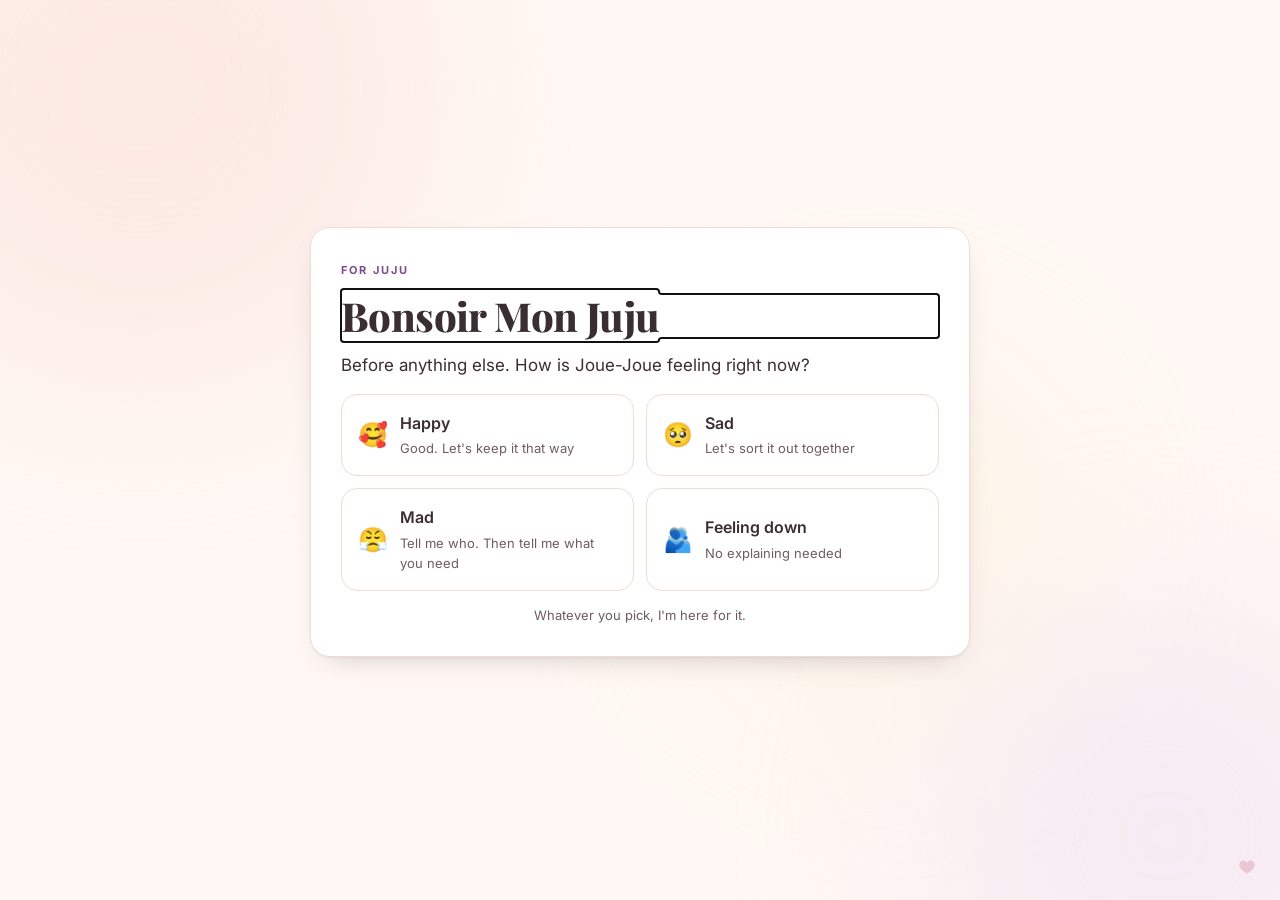
==== index.html @ 7045de01 "Open with how Juju is feeling, not with a quiz The quiz is now one branch of a small app whose real " ====
<!doctype html>
<html lang="en">
<head>
<meta charset="utf-8">
<meta name="viewport" content="width=device-width, initial-scale=1">
<!doctype html>
<html lang="en">
<head>
<meta charset="utf-8">
<meta name="viewport" content="width=device-width, initial-scale=1">
<title>For Juju</title>
<link rel="preconnect" href="https://fonts.googleapis.com">
<link rel="preconnect" href="https://fonts.gstatic.com" crossorigin>
<link href="https://fonts.googleapis.com/css2?family=Playfair+Display:ital,wght@0,600;0,800;1,600&family=Inter:wght@400;500;600;700&display=swap" rel="stylesheet">
<style>
  :root{
    /* base + one tint + exactly one action color */
    --base:#FFF8F4;
    --surface:#FFFFFF;
    --tint:#FDECE7;          /* chips, hovers, soft surfaces — never a CTA */
    --action:#C0405F;        /* the ONE thing you click */
    --action-deep:#9E2F4B;
    --ink:#3A2E33;
    --ink-soft:#6E5C63;
    --line:#F0DCD6;
    /* semantic tones: eyebrows, pips, icons only */
    --tone-1:#D98324;
    --tone-2:#7A4E8C;
    --tone-3:#4F8A7B;
    --tone-4:#C0405F;
    --radius:20px;
    --shadow:0 1px 2px rgba(58,46,51,.05), 0 12px 32px -18px rgba(58,46,51,.35);
    --ease:cubic-bezier(.2,.7,.3,1);
  }
  *{box-sizing:border-box}
  html,body{height:100%}
  body{
    margin:0;
    background:var(--base);
    color:var(--ink);
    font-family:Inter,-apple-system,BlinkMacSystemFont,"Segoe UI",Roboto,sans-serif;
    font-size:16px;
    line-height:1.6;
    -webkit-font-smoothing:antialiased;
    -webkit-text-size-adjust:100%;
    -webkit-tap-highlight-color:rgba(192,64,95,.12);
    overflow-x:hidden;
    display:flex;
    align-items:center;
    justify-content:center;
    padding:24px 20px 40px;
  }

  /* decorative canvas — soft blurred blobs behind everything */
  .blobs{position:fixed;top:0;right:0;bottom:0;left:0;inset:0;z-index:-1;overflow:hidden;pointer-events:none}
  .blob{position:absolute;border-radius:50%;filter:blur(90px);opacity:.5}
  .b1{width:46vmax;height:46vmax;background:#FADDD6;top:-16vmax;left:-12vmax}
  .b2{width:38vmax;height:38vmax;background:#EFE0F2;bottom:-14vmax;right:-10vmax}
  .b3{width:30vmax;height:30vmax;background:#FCEFD8;top:38%;right:16%;opacity:.42}

  .wrap{width:100%;max-width:660px}

  .card{
    background:var(--surface);
    border:1px solid var(--line);
    border-radius:var(--radius);
    box-shadow:var(--shadow);
    padding:34px 30px 30px;
  }
  @media (max-width:520px){ .card{padding:26px 20px 22px} }

  .eyebrow{
    font-size:11px;font-weight:700;letter-spacing:.18em;text-transform:uppercase;
    color:var(--tone-2);margin:0 0 14px;
  }
  h1,h2{
    font-family:"Playfair Display",Georgia,serif;
    font-weight:800;line-height:1.12;letter-spacing:-.015em;margin:0 0 14px;
  }
  h1{font-size:clamp(28px,6vw,40px)}
  h2{font-size:clamp(21px,4.4vw,27px)}
  p{margin:0 0 14px;color:var(--ink-soft)}
  p.lead{color:var(--ink);font-size:17px}

  .btn{
    appearance:none;border:0;cursor:pointer;
    font:inherit;font-weight:600;
    background:var(--action);color:#fff;
    padding:14px 26px;border-radius:999px;
    transition:transform .18s var(--ease), background .18s var(--ease), box-shadow .18s var(--ease);
    box-shadow:0 10px 22px -14px var(--action-deep);
  }
  .btn:hover,.btn:focus-visible{background:var(--action-deep);transform:translateY(-2px);outline:none}
  .btn:focus-visible{box-shadow:0 0 0 3px var(--tint),0 0 0 5px var(--action)}
  .btn[disabled]{opacity:.45;cursor:default;transform:none}
  .btn-row{display:flex;justify-content:center;margin-top:22px}

  /* hearts rail */
  .hearts{display:flex;gap:10px;justify-content:center;margin:0 0 22px}
  .heart{width:26px;height:26px;opacity:.22;transform:scale(.9);transition:opacity .3s var(--ease),transform .45s var(--ease)}
  .heart svg{width:100%;height:100%;display:block}
  .heart.on{opacity:1;transform:scale(1)}
  .heart.pop{animation:pop .6s var(--ease)}
  @keyframes pop{0%{transform:scale(.6)}45%{transform:scale(1.35)}100%{transform:scale(1)}}

  .meta{display:flex;align-items:center;justify-content:space-between;gap:12px;margin-bottom:16px}
  .chip{
    background:var(--tint);color:var(--ink);
    font-size:12px;font-weight:600;letter-spacing:.04em;
    padding:6px 12px;border-radius:999px;white-space:nowrap;
  }

  .q{font-family:"Playfair Display",Georgia,serif;font-size:clamp(20px,4.4vw,26px);font-weight:700;line-height:1.25;margin:0 0 20px;color:var(--ink)}
  .q .hl{color:var(--action)}

  .opts{display:grid;gap:10px}
  .opt{
    display:flex;align-items:center;gap:12px;
    text-align:left;font:inherit;color:var(--ink);
    background:var(--surface);border:1px solid var(--line);
    border-radius:14px;padding:14px 16px;cursor:pointer;
    transition:transform .18s var(--ease),border-color .18s var(--ease),background .18s var(--ease),box-shadow .18s var(--ease);
  }
  .opt:hover:not(:disabled),.opt:focus-visible:not(:disabled){
    transform:translateY(-2px);border-color:var(--action);background:var(--tint);
    box-shadow:0 10px 24px -20px rgba(58,46,51,.7);outline:none;
  }
  .opt .pip{
    flex:0 0 auto;width:26px;height:26px;border-radius:50%;
    background:var(--tint);color:var(--ink-soft);
    display:grid;place-items:center;font-size:12px;font-weight:700;
  }
  .opt.correct{border-color:#4F8A7B;background:#EEF7F4}
  .opt.correct .pip{background:#4F8A7B;color:#fff}
  .opt.wrong{border-color:var(--action);background:#FDF0F3}
  .opt.wrong .pip{background:var(--action);color:#fff}
  .opt:disabled{cursor:default}

  .feedback{margin-top:18px;min-height:10px}
  .bravo{
    display:flex;align-items:center;gap:10px;
    font-family:"Playfair Display",Georgia,serif;font-size:20px;font-weight:700;color:var(--tone-3);
  }
  .oops{font-weight:600;color:var(--action)}
  .note{margin:8px 0 0;font-size:14.5px;color:var(--ink-soft)}
  .reveal-in{animation:rise .45s var(--ease) both}
  @keyframes rise{from{opacity:0;transform:translateY(8px)}to{opacity:1;transform:none}}

  .score{
    font-family:"Playfair Display",Georgia,serif;font-size:56px;font-weight:800;
    color:var(--action);line-height:1;margin:8px 0 14px;
  }
  .score small{font-size:22px;color:var(--ink-soft);font-weight:600}

  .letter{white-space:pre-line;font-size:17px;color:var(--ink);line-height:1.75}
  .sign{
    margin-top:22px;font-family:"Playfair Display",Georgia,serif;font-style:italic;
    font-size:20px;color:var(--action);
  }
  .center{text-align:center}

  /* one signature gradient moment, used once */
  .wash{
    background:linear-gradient(135deg,#C0405F 0%,#B4557F 42%,#D98324 100%);
    color:#fff;border-radius:var(--radius);padding:26px 24px;margin-bottom:22px;
  }
  .wash h2,.wash p{color:#fff}
  .wash p{opacity:.92;margin-bottom:0}

  .floaters{position:fixed;top:0;right:0;bottom:0;left:0;inset:0;pointer-events:none;z-index:5;overflow:hidden}
  .floater{position:absolute;bottom:-40px;font-size:22px;animation:float-up 5s linear forwards}
  @keyframes float-up{
    0%{transform:translateY(0) rotate(0);opacity:0}
    12%{opacity:1}
    100%{transform:translateY(-108vh) rotate(24deg);opacity:0}
  }

  /* touch phones: hover sticks after a tap, so scope the lift to real pointers */
  @media (hover:none){
    .opt:hover:not(:disabled){transform:none;border-color:var(--line);background:var(--surface)}
    .btn:hover{transform:none;background:var(--action)}
    .opt{padding:16px;min-height:56px}
    .btn{padding:16px 28px}
  }

  /* ---- mood + support flow ---- */
  .tiles{display:grid;gap:12px;grid-template-columns:repeat(2,1fr)}
  @media (max-width:420px){ .tiles{grid-template-columns:1fr} }
  .tile{
    display:flex;align-items:center;gap:12px;
    font:inherit;color:var(--ink);text-align:left;
    background:var(--surface);border:1px solid var(--line);
    border-radius:16px;padding:16px;cursor:pointer;min-height:64px;
    transition:transform .18s var(--ease),border-color .18s var(--ease),background .18s var(--ease),box-shadow .18s var(--ease);
  }
  .tile:hover:not(:disabled),.tile:focus-visible{
    transform:translateY(-2px);border-color:var(--action);background:var(--tint);
    box-shadow:0 10px 24px -20px rgba(58,46,51,.7);outline:none;
  }
  .tile .ico{font-size:24px;line-height:1;flex:0 0 auto}
  .tile .tl{display:flex;flex-direction:column;gap:2px}
  .tile .tl b{font-weight:600}
  .tile .tl span{font-size:13px;color:var(--ink-soft)}
  .tile.on{border-color:var(--action);background:var(--tint)}

  .stack{display:grid;gap:10px}
  .choice{
    display:flex;align-items:center;justify-content:space-between;gap:12px;
    font:inherit;font-weight:600;color:var(--ink);text-align:left;
    background:var(--surface);border:1px solid var(--line);
    border-radius:14px;padding:15px 16px;cursor:pointer;min-height:54px;
    transition:transform .18s var(--ease),border-color .18s var(--ease),background .18s var(--ease);
  }
  .choice:hover,.choice:focus-visible{transform:translateY(-2px);border-color:var(--action);background:var(--tint);outline:none}
  .choice .arw{color:var(--ink-soft);font-size:13px;font-weight:600}
  .choice.primary{background:var(--action);color:#fff;border-color:var(--action)}
  .choice.primary .arw{color:rgba(255,255,255,.75)}
  .choice.primary:hover,.choice.primary:focus-visible{background:var(--action-deep);border-color:var(--action-deep)}

  .mood-line{
    font-family:"Playfair Display",Georgia,serif;font-size:clamp(19px,4vw,24px);
    line-height:1.3;color:var(--ink);margin:0 0 20px;
  }
  .backrow{display:flex;justify-content:center;margin-top:18px}
  .back{
    appearance:none;background:none;border:0;cursor:pointer;font:inherit;
    font-size:14px;color:var(--ink-soft);text-decoration:underline;
    text-underline-offset:3px;padding:8px 10px;border-radius:8px;
  }
  .back:hover,.back:focus-visible{color:var(--action);outline:none}

  .pick-list{display:flex;flex-wrap:wrap;gap:8px;margin:0 0 4px}
  .pick{
    font:inherit;font-size:14px;font-weight:600;color:var(--ink);
    background:var(--surface);border:1px solid var(--line);
    border-radius:999px;padding:10px 15px;cursor:pointer;min-height:44px;
    transition:border-color .18s var(--ease),background .18s var(--ease),transform .18s var(--ease);
  }
  .pick:hover,.pick:focus-visible{border-color:var(--action);background:var(--tint);outline:none}
  .pick.on{background:var(--action);border-color:var(--action);color:#fff}

  .field{
    width:100%;font:inherit;color:var(--ink);
    background:var(--surface);border:1px solid var(--line);
    border-radius:14px;padding:13px 15px;
  }
  .field:focus{outline:none;border-color:var(--action);box-shadow:0 0 0 3px var(--tint)}
  textarea.field{min-height:132px;resize:vertical;line-height:1.6}
  label.lab{display:block;font-size:12px;font-weight:700;letter-spacing:.1em;
    text-transform:uppercase;color:var(--tone-2);margin:0 0 8px}

  .summary{
    background:var(--tint);border-radius:16px;padding:16px 18px;margin:0 0 20px;
  }
  .summary p{margin:0;color:var(--ink)}
  .summary .big{font-family:"Playfair Display",Georgia,serif;font-size:19px;font-weight:700;margin-bottom:4px}

  .wa{
    display:flex;align-items:center;justify-content:center;gap:10px;
    width:100%;text-decoration:none;font:inherit;font-weight:600;
    background:var(--action);color:#fff;border:0;border-radius:999px;
    padding:16px 24px;cursor:pointer;min-height:56px;
    box-shadow:0 10px 22px -14px var(--action-deep);
    transition:transform .18s var(--ease),background .18s var(--ease);
  }
  .wa:hover,.wa:focus-visible{background:var(--action-deep);transform:translateY(-2px);outline:none}
  .wa svg{width:20px;height:20px;flex:0 0 auto}

  .hint{font-size:13px;color:var(--ink-soft);text-align:center;margin:14px 0 0}
  .cheatspot{
    position:fixed;right:10px;bottom:10px;width:46px;height:46px;z-index:6;
    background:none;border:0;cursor:default;opacity:.22;padding:0;
  }
  .cheatspot:focus-visible{outline:2px solid var(--action);border-radius:50%;opacity:1}
  .cheatspot svg{width:18px;height:18px;margin:auto;display:block}
  .toast{
    position:fixed;left:50%;bottom:22px;transform:translateX(-50%);
    background:var(--ink);color:#fff;font-size:14px;font-weight:600;
    padding:11px 18px;border-radius:999px;z-index:30;
    box-shadow:0 12px 30px -14px rgba(58,46,51,.9);
    animation:rise .3s var(--ease) both;
  }

  [hidden]{display:none !important}

  @media (prefers-reduced-motion: reduce){
    *,*::before,*::after{
      animation-duration:.001ms !important;animation-iteration-count:1 !important;
      transition-duration:.001ms !important;scroll-behavior:auto !important;
    }
    .btn:hover,.opt:hover{transform:none}
    .floater{display:none}
  }
</style>
</head>
<body>
<div class="blobs" aria-hidden="true">
  <div class="blob b1"></div><div class="blob b2"></div><div class="blob b3"></div>
</div>
<div class="floaters" id="floaters" aria-hidden="true"></div>

<main class="wrap">

  <!-- 1. MOOD -->
  <section class="card" id="screen-mood">
    <p class="eyebrow">for juju</p>
    <h1>Bonsoir Mon Juju</h1>
    <p class="lead">Before anything else. How is Joue-Joue feeling right now?</p>
    <div class="tiles" id="moods"></div>
    <p class="hint">Whatever you pick, I'm here for it.</p>
  </section>

  <!-- 2. MENU -->
  <section class="card" id="screen-menu" hidden>
    <p class="eyebrow" id="menu-eyebrow">joue-joue is</p>
    <p class="mood-line" id="menu-line"></p>
    <div class="stack" id="menu-options"></div>
    <div class="backrow"><button class="back" data-go="screen-mood">Actually, I feel different</button></div>
  </section>

  <!-- 3. NEEDS -->
  <section class="card" id="screen-needs" hidden>
    <p class="eyebrow">tell sonson</p>
    <h2 id="needs-title">What does Juju need right now?</h2>
    <p>Pick the one that's loudest.</p>
    <div class="tiles" id="needs"></div>
    <div class="backrow"><button class="back" data-go="screen-menu">Back</button></div>
  </section>

  <!-- 4. MATCHA TEMPERATURE -->
  <section class="card" id="screen-temp" hidden>
    <p class="eyebrow">important question</p>
    <h2>Matcha. Hot or cold?</h2>
    <p>This changes everything.</p>
    <div class="tiles" id="temps"></div>
    <div class="backrow"><button class="back" data-go="screen-needs">Back</button></div>
  </section>

  <!-- 5. ACTIVITY -->
  <section class="card" id="screen-activity" hidden>
    <p class="eyebrow">something fun</p>
    <h2>What are we doing?</h2>
    <p>Pick one, or write your own idea at the bottom.</p>
    <div class="pick-list" id="activities"></div>
    <div style="margin-top:16px">
      <label class="lab" for="own-idea">Your own idea</label>
      <input class="field" id="own-idea" type="text" placeholder="Type anything. I'm in." autocomplete="off">
    </div>
    <div class="btn-row"><button class="btn" id="activity-next">That's the one</button></div>
    <div class="backrow"><button class="back" data-go="screen-needs">Back</button></div>
  </section>

  <!-- 6. PLAN -->
  <section class="card" id="screen-plan" hidden>
    <p class="eyebrow">here's the plan</p>
    <div class="summary" id="plan-summary"></div>
    <div class="stack">
      <a class="choice primary" id="plan-call" href="#"><span>Call Sonson now</span><span class="arw">→</span></a>
      <button class="choice" id="plan-message"><span>Send Sonson a message</span><span class="arw">→</span></button>
      <button class="choice" data-go="screen-needs"><span>Actually, I need something else</span><span class="arw">→</span></button>
      <button class="choice" id="plan-memory"><span>Take a trip down memory lane</span><span class="arw">→</span></button>
    </div>
  </section>

  <!-- 7. MESSAGE -->
  <section class="card" id="screen-message" hidden>
    <p class="eyebrow">to sonson</p>
    <h2 id="message-title">Here's your message</h2>
    <p>Change anything you want. Then send it.</p>
    <label class="lab" for="msg">Message</label>
    <textarea class="field" id="msg" rows="5"></textarea>
    <div style="margin-top:18px">
      <a class="wa" id="wa-send" href="#" target="_blank" rel="noopener">
        <svg viewBox="0 0 24 24" aria-hidden="true"><path fill="currentColor" d="M12 2a10 10 0 0 0-8.6 15l-1.3 4.7 4.8-1.3A10 10 0 1 0 12 2zm5.8 14.2c-.2.7-1.2 1.3-1.9 1.4-.5.1-1.2.1-1.9-.1-.4-.1-1-.3-1.7-.6-3-1.3-4.9-4.3-5-4.5-.2-.2-1.2-1.6-1.2-3s.7-2.1 1-2.4c.2-.3.6-.4.8-.4h.6c.2 0 .4 0 .7.5l.9 2.2c.1.2.1.4 0 .6l-.4.5-.3.3c-.1.1-.3.3-.1.6.2.3.8 1.3 1.7 2.1 1.1 1 2.1 1.3 2.4 1.4.3.1.5.1.6-.1l.9-1c.2-.2.4-.2.6-.1l2.1 1c.3.1.5.2.5.4.1.1.1.6-.1 1.2z"/></svg>
        <span>Open WhatsApp and send</span>
      </a>
    </div>
    <p class="hint">It opens WhatsApp with this already typed. You still press send.</p>
    <div class="backrow"><button class="back" id="message-back">Back</button></div>
  </section>

  <!-- 8. QUIZ -->
  <section class="card" id="screen-quiz" hidden>
    <div class="hearts" id="hearts" aria-label="hearts earned"></div>
    <div class="meta">
      <span class="chip" id="progress">Question 1 of 5</span>
      <span class="chip" id="scorechip">0 hearts</span>
    </div>
    <p class="q" id="question"></p>
    <div class="opts" id="options"></div>
    <div class="feedback" id="feedback" aria-live="polite"></div>
    <div class="btn-row"><button class="btn" id="next" hidden>Next</button></div>
  </section>

  <!-- 9. RESULT -->
  <section class="card center" id="screen-result" hidden>
    <div class="hearts" id="hearts2"></div>
    <p class="eyebrow">the verdict</p>
    <div class="score" id="finalscore">5<small>/5</small></div>
    <h2 id="verdict-title"></h2>
    <p class="lead" id="verdict-text"></p>
    <div class="btn-row"><button class="btn" id="ok">OK</button></div>
  </section>

  <!-- 10. LETTER -->
  <section class="card" id="screen-final" hidden>
    <div class="wash">
      <h2>One last thing</h2>
      <p>Read this one slowly, please.</p>
    </div>
    <p class="letter">All this to say I love you and I'm here for you, whether you're feeling good or not.

Hope remembering these little (not so little tbf) moments cheered you up like they cheer me up whenever I think about them.

And don't you worry, there's many many more to come.</p>
    <p class="sign">bahebek oxembellah ❤️</p>
    <div class="stack" style="margin-top:22px">
      <button class="choice primary" id="final-talk"><span>Now tell Sonson what you need</span><span class="arw">→</span></button>
      <button class="choice" id="again"><span>Play memory lane again</span><span class="arw">→</span></button>
    </div>
  </section>

</main>

<button class="cheatspot" id="cheatspot" aria-label="nothing to see here" title="">
  <svg viewBox="0 0 24 24" aria-hidden="true"><path fill="#C0405F" d="M12 21s-7.5-4.6-9.6-9A5.4 5.4 0 0 1 12 6.2 5.4 5.4 0 0 1 21.6 12c-2.1 4.4-9.6 9-9.6 9z"/></svg>
</button>

<script>
(function(){
  "use strict";

  /* Sonson's number. Egypt +20, mobile 1222152787. */
  var SONSON_PHONE = "201222152787";
  var SONSON_TEL   = "+201222152787";

  var MOODS = [
    { id:"happy", icon:"🥰", label:"Happy",
      sub:"Good. Let's keep it that way",
      line:"Happy Juju is my favourite Juju. Let's do something with it.",
      open:"Sonson, I'm in a good mood" },
    { id:"sad", icon:"🥺", label:"Sad",
      sub:"Let's sort it out together",
      line:"I'm sorry, habibti. Let's figure out what you need.",
      open:"Sonson, I'm feeling sad" },
    { id:"mad", icon:"😤", label:"Mad",
      sub:"Tell me who. Then tell me what you need",
      line:"Okay. Who do I need to have a word with? But first, what do you need?",
      open:"Sonson, I'm mad" },
    { id:"down", icon:"🫂", label:"Feeling down",
      sub:"No explaining needed",
      line:"I'm here. You don't have to explain anything to me, ever.",
      open:"Sonson, I'm feeling a bit down" }
  ];

  var NEEDS = [
    { id:"eat",       icon:"🍝", label:"Hungry",        sub:"Let's go out and eat",    phrase:"to go out and eat" },
    { id:"coffee",    icon:"☕",       label:"Coffee",        sub:"Urgently",                phrase:"coffee, urgently" },
    { id:"matcha",    icon:"🍵", label:"Matcha",        sub:"Desperate need",          phrase:"a matcha", temp:true },
    { id:"tea",       icon:"🫖", label:"Tea",           sub:"Something warm",          phrase:"to go drink tea" },
    { id:"cruise",    icon:"🚗", label:"Just cruise",   sub:"Windows down, no plan",   phrase:"to just cruise with you" },
    { id:"fun",       icon:"🎯", label:"Something fun", sub:"Pick the activity",       phrase:"", fun:true },
    { id:"chocolate", icon:"🍫", label:"Chocolate",     sub:"Non negotiable",          phrase:"chocolate" },
    { id:"talk",      icon:"💬", label:"Just talk",     sub:"Nothing else needed",     phrase:"to just talk to you" }
  ];

  var ACTIVITIES = ["Bowling","Arcade","Karting","Cinema","Go out with friends",
                    "Sit at home","Sleep","Go get chocolates","Mini golf","Padel",
                    "Walk by the water","Board games","Bake something","Drive with loud music"];

  var TEMPS = [
    { id:"cold", icon:"🧊", label:"Iced",  sub:"The usual",       word:"iced" },
    { id:"hot",  icon:"♨️", label:"Hot",   sub:"Cosy mode",       word:"hot" }
  ];

  /* Every memory. `d` omitted = month only. `span` = a memory that covered two days. */
  var MONTHS = ["January","February","March","April","May","June",
                "July","August","September","October","November","December"];

  var EVENTS = [
    { y:2024, m:1,          what:"The first time we actually met",
      note:"Where the whole thing started, long before we knew it." },
    { y:2025, m:5,  d:8,    what:"The first time we actually sat down at 1980",
      note:"That one still feels like the real beginning." },
    { y:2026, m:6,  d:4,    what:"The start of our friendship at your pool house",
      note:"The day everything actually began." },
    { y:2026, m:6,  d:4,    what:"Our first text, technically",
      note:"Technically. Because on May 27 I texted you first and got left on read \uD83D\uDE24" },
    { y:2026, m:7,  d:26,   what:"The first time I realized I liked you",
      note:"The suspicious little \u201Coh no\u201D moment." },
    { y:2026, m:7,  d:29,   what:"The day I knew I liked you",
      note:"No more doubt after that one." },
    { y:2026, m:8,  d:11,   what:"We had the talk and started dating",
      note:"Best decision either of us ever made." },
    { y:2026, m:8,  d:26,   what:"Our first real date date",
      note:"A proper one. Finally." },
    { y:2026, m:8,  d:27,   what:"Our first I love you",
      note:"And I meant it more every day since." },
    { y:2026, m:8,  d:30,   what:"I promised you I was going to marry you",
      note:"Still standing by it, by the way." },
    { y:2026, m:9,  d:1,    what:"Mon Sonson",
      note:"I still read it. Often." },
    { y:2026, m:9,  d:2,    what:"I sat down with your papa",
      note:"Terrifying. Worth it." },
    { y:2026, m:9,  d:17,   what:"The first time you trained me pilates",
      note:"I could not walk properly for days. Still came back." },
    { y:2026, m:9,  d:21,   what:"Our papas sat down together",
      note:"Two papas, one table. Big day." },
    { y:2026, m:9,  d:25,   what:"The papas and the mamas sat down together",
      note:"The whole committee, assembled." },
    { y:2026, m:9,  d:30,   what:"You met Mama",
      note:"She adored you before she even met you." },
    { y:2026, m:10, d:3,    what:"You met Roosha (5alti)",
      note:"Approved on the spot, obviously." },
    { y:2026, m:10, d:6,    what:"Our first fight",
      note:"Even that one I would not trade." },
    { y:2026, m:10, d:9,    what:"Juju made me a brownie",
      note:"Best brownie in the world, and I do not say that lightly." },
    { y:2026, m:10, d:16,   what:"We went out to eat with your family for the first time",
      note:"All of us around one table." },
    { y:2026, m:10, d:18, span:"October 18 & 19, 2026",
      what:"Juju cooked for me for the first time",
      note:"You cooked, I ate everything. Twice." },
    { y:2026, m:10, d:22,   what:"Our first time at the gym together",
      note:"You carried me through that one." },
    { y:2026, m:11, d:6,    what:"Our first time in a jewelry store together",
      note:"Just looking. For now." },
    { y:2026, m:11, d:9,    what:"The first time I ate at your house with your parents",
      note:"Felt like home already." }
  ];


  var TOTAL = 5;
  var reduced = window.matchMedia && window.matchMedia("(prefers-reduced-motion: reduce)").matches;

  var HEART_SVG = '<svg viewBox="0 0 24 24" aria-hidden="true"><path fill="#C0405F" d="M12 21s-7.5-4.6-9.6-9A5.4 5.4 0 0 1 12 6.2 5.4 5.4 0 0 1 21.6 12c-2.1 4.4-9.6 9-9.6 9z"/></svg>';

  var el = function(id){ return document.getElementById(id); };
  function shuffle(a){ a=a.slice(); for(var i=a.length-1;i>0;i--){var j=Math.floor(Math.random()*(i+1)); var t=a[i];a[i]=a[j];a[j]=t;} return a; }

  var SCREENS = ["screen-mood","screen-menu","screen-needs","screen-temp","screen-activity",
                 "screen-plan","screen-message","screen-quiz","screen-result","screen-final"];

  function show(id){
    SCREENS.forEach(function(s){ el(s).hidden = (s !== id); });
    window.scrollTo(0,0);
    var h = el(id).querySelector("h1,h2");
    if(h){ h.setAttribute("tabindex","-1"); h.focus({preventScroll:true}); }
  }

  /* ---------------- state ---------------- */
  var state = { mood:null, need:null, temp:null, activity:null, askingForCall:false };

  function moodById(id){ for(var i=0;i<MOODS.length;i++){ if(MOODS[i].id===id) return MOODS[i]; } return MOODS[0]; }
  function needById(id){ for(var i=0;i<NEEDS.length;i++){ if(NEEDS[i].id===id) return NEEDS[i]; } return null; }

  function needPhrase(){
    var n = state.need ? needById(state.need) : null;
    if(!n) return "";
    if(n.fun) return state.activity ? ("to go do something fun: " + state.activity.toLowerCase()) : "to do something fun";
    if(n.temp && state.temp) return (state.temp === "iced" ? "an " : "a ") + state.temp + " matcha";
    return n.phrase;
  }

  function buildMessage(){
    var m = moodById(state.mood);
    if(state.askingForCall) return m.open + ". Can you call me when you can please? ❤️";
    var p = needPhrase();
    if(!p) return m.open + ". Can we talk? ❤️";
    return m.open + ", and what I need right now is " + p + ". Can you make it happen? ❤️";
  }

  function tile(o, onPick){
    var b = document.createElement("button");
    b.className = "tile"; b.type = "button";
    b.innerHTML = '<span class="ico">' + o.icon + '</span><span class="tl"><b>' +
                  o.label + '</b><span>' + o.sub + '</span></span>';
    b.addEventListener("click", function(){ onPick(o); });
    return b;
  }

  function fill(host, list, onPick){
    host.innerHTML = "";
    list.forEach(function(o){ host.appendChild(tile(o, onPick)); });
  }

  /* ---------------- 1. mood ---------------- */
  fill(el("moods"), MOODS, function(m){
    state.mood = m.id; state.need = null; state.temp = null; state.activity = null;
    openMenu();
  });

  /* ---------------- 2. menu ---------------- */
  function menuOption(label, cls, fn){
    var b = document.createElement("button");
    b.className = "choice" + (cls ? " " + cls : ""); b.type = "button";
    b.innerHTML = "<span>" + label + "</span><span class=\"arw\">→</span>";
    b.addEventListener("click", fn);
    return b;
  }

  function openMenu(){
    var m = moodById(state.mood);
    el("menu-eyebrow").textContent = "joue-joue is " + m.label.toLowerCase();
    el("menu-line").textContent = m.line;

    var host = el("menu-options");
    host.innerHTML = "";
    host.appendChild(menuOption(m.id === "happy" ? "Tell Sonson what you feel like doing"
                                                 : "Tell Sonson what you need", "primary", function(){
      el("needs-title").textContent = m.id === "happy" ? "What does Juju feel like doing?"
                                                       : "What does Juju need right now?";
      show("screen-needs");
    }));

    var call = document.createElement("a");
    call.className = "choice"; call.href = "tel:" + SONSON_TEL;
    call.innerHTML = "<span>Call Sonson now</span><span class=\"arw\">→</span>";
    host.appendChild(call);

    host.appendChild(menuOption("Ask Sonson to call you", "", function(){
      state.askingForCall = true;
      openMessage("Ask Sonson to call you");
    }));
    host.appendChild(menuOption("Take a trip down memory lane", "", startQuiz));
    show("screen-menu");
  }

  /* ---------------- 3. needs ---------------- */
  fill(el("needs"), NEEDS, function(n){
    state.need = n.id; state.temp = null; state.activity = null;
    if(n.temp){ show("screen-temp"); return; }
    if(n.fun){ show("screen-activity"); return; }
    openPlan();
  });

  /* ---------------- 4. matcha temperature ---------------- */
  fill(el("temps"), TEMPS, function(t){ state.temp = t.word; openPlan(); });

  /* ---------------- 5. activity ---------------- */
  (function(){
    var host = el("activities");
    ACTIVITIES.forEach(function(name){
      var b = document.createElement("button");
      b.className = "pick"; b.type = "button"; b.textContent = name;
      b.addEventListener("click", function(){
        var on = host.querySelectorAll(".pick.on");
        Array.prototype.forEach.call(on, function(x){ x.classList.remove("on"); });
        b.classList.add("on");
        state.activity = name;
        el("own-idea").value = "";
      });
      host.appendChild(b);
    });
    el("own-idea").addEventListener("input", function(){
      if(this.value.trim()){
        var on = host.querySelectorAll(".pick.on");
        Array.prototype.forEach.call(on, function(x){ x.classList.remove("on"); });
      }
    });
    el("activity-next").addEventListener("click", function(){
      var own = el("own-idea").value.trim();
      if(own) state.activity = own;
      if(!state.activity){ toast("Pick one, or type your own idea"); return; }
      openPlan();
    });
  })();

  /* ---------------- 6. plan ---------------- */
  function openPlan(){
    var m = moodById(state.mood);
    var p = needPhrase();
    el("plan-summary").innerHTML =
      '<p class="big">Joue-Joue is ' + m.label.toLowerCase() + '</p>' +
      '<p>' + (p ? "and needs " + p + "." : "and just wants to talk to you.") + '</p>';
    el("plan-call").href = "tel:" + SONSON_TEL;
    show("screen-plan");
  }

  el("plan-message").addEventListener("click", function(){
    state.askingForCall = false;
    openMessage("Here's your message");
  });
  el("plan-memory").addEventListener("click", startQuiz);

  /* ---------------- 7. message ---------------- */
  var messageBackTo = "screen-plan";

  function syncWa(){
    el("wa-send").href = "https://wa.me/" + SONSON_PHONE + "?text=" + encodeURIComponent(el("msg").value);
  }

  function openMessage(title){
    messageBackTo = state.askingForCall ? "screen-menu" : "screen-plan";
    el("message-title").textContent = title;
    el("msg").value = buildMessage();
    syncWa();
    show("screen-message");
  }

  el("msg").addEventListener("input", syncWa);
  el("message-back").addEventListener("click", function(){
    state.askingForCall = false;
    if(messageBackTo === "screen-menu") openMenu(); else openPlan();
  });

  /* ---------------- misc ---------------- */
  var toastTimer = null;
  function toast(text){
    var old = document.querySelector(".toast");
    if(old) old.remove();
    var t = document.createElement("div");
    t.className = "toast"; t.textContent = text;
    document.body.appendChild(t);
    clearTimeout(toastTimer);
    toastTimer = setTimeout(function(){ t.remove(); }, 2600);
  }

  Array.prototype.forEach.call(document.querySelectorAll("[data-go]"), function(b){
    b.addEventListener("click", function(){
      var target = b.getAttribute("data-go");
      if(target === "screen-menu") openMenu(); else show(target);
    });
  });

  /* ---------------- cheat code: straight to memory lane ----------------
     Type "sonson" on the first screen, or tap the faint heart 5 times. */
  var typed = "";
  document.addEventListener("keydown", function(e){
    if(el("screen-mood").hidden) return;
    if(e.key.length !== 1) return;
    typed = (typed + e.key.toLowerCase()).slice(-12);
    if(typed.indexOf("sonson") >= 0){ typed = ""; cheat(); }
  });

  var taps = 0, tapTimer = null;
  el("cheatspot").addEventListener("click", function(){
    if(el("screen-mood").hidden){ return; }
    taps++;
    clearTimeout(tapTimer);
    tapTimer = setTimeout(function(){ taps = 0; }, 1400);
    if(taps >= 5){ taps = 0; cheat(); }
  });

  function cheat(){
    if(!state.mood) state.mood = "happy";
    toast("Cheat code ❤️ memory lane unlocked");
    rainHearts(8);
    startQuiz();
  }

  function dateLabel(ev){
    if(ev.span) return ev.span;
    if(!ev.d) return MONTHS[ev.m-1] + " " + ev.y;
    return MONTHS[ev.m-1] + " " + ev.d + ", " + ev.y;
  }

  /* Real dates are never offered as decoys, so a wrong option is never also true. */
  var REAL_DATES = EVENTS.map(dateLabel);
  var DATE_COUNT = {};
  REAL_DATES.forEach(function(d){ DATE_COUNT[d] = (DATE_COUNT[d]||0) + 1; });

  function decoyDates(ev){
    var out = [], i, dt, lab;
    if(!ev.d){
      var mOff = shuffle([-11,-8,-5,-3,-2,-1,1,2,3,5,8,11]);
      for(i=0;i<mOff.length && out.length<3;i++){
        dt = new Date(ev.y, ev.m - 1 + mOff[i], 1);
        lab = MONTHS[dt.getMonth()] + " " + dt.getFullYear();
        if(REAL_DATES.indexOf(lab) < 0 && out.indexOf(lab) < 0) out.push(lab);
      }
      return out;
    }
    var dOff = shuffle([-21,-14,-10,-7,-5,-4,-3,-2,-1,1,2,3,4,5,7,10,14,21,-30,30,-365,365]);
    for(i=0;i<dOff.length && out.length<3;i++){
      dt = new Date(ev.y, ev.m - 1, ev.d + dOff[i]);
      lab = MONTHS[dt.getMonth()] + " " + dt.getDate() + ", " + dt.getFullYear();
      if(REAL_DATES.indexOf(lab) < 0 && out.indexOf(lab) < 0) out.push(lab);
    }
    return out;
  }

  var quiz=[], index=0, score=0, locked=false;

  function buildQuiz(){
    var picked = shuffle(EVENTS).slice(0, TOTAL);
    return picked.map(function(ev){
      var when = dateLabel(ev);
      /* Two memories share June 4, so "what happened on" would have two right
         answers. Those always get asked the other way round. */
      var askDate = DATE_COUNT[when] > 1 || Math.random() < 0.5;
      if(askDate){
        return {
          prompt:"<span class=\"hl\">" + ev.what + "</span>. When was that?",
          answer: when,
          options: shuffle([when].concat(decoyDates(ev))),
          note: ev.note
        };
      }
      var others = shuffle(EVENTS.filter(function(o){ return o.what !== ev.what; }))
                     .slice(0,3).map(function(o){ return o.what; });
      return {
        prompt:"What happened on <span class=\"hl\">" + when + "</span>?",
        answer: ev.what,
        options: shuffle([ev.what].concat(others)),
        note: ev.note
      };
    });
  }

  function drawHearts(container, filled, popIndex){
    container.innerHTML = "";
    for(var i=0;i<TOTAL;i++){
      var d = document.createElement("div");
      d.className = "heart" + (i < filled ? " on" : "") + (i === popIndex ? " pop" : "");
      d.innerHTML = HEART_SVG;
      container.appendChild(d);
    }
  }

  function render(){
    var q = quiz[index];
    locked = false;
    el("progress").textContent = "Question " + (index+1) + " of " + TOTAL;
    el("scorechip").textContent = score + (score === 1 ? " heart" : " hearts");
    el("question").innerHTML = q.prompt;
    el("feedback").innerHTML = "";
    el("next").hidden = true;
    drawHearts(el("hearts"), score, -1);

    var box = el("options");
    box.innerHTML = "";
    q.options.forEach(function(opt, i){
      var b = document.createElement("button");
      b.className = "opt";
      b.type = "button";
      b.innerHTML = '<span class="pip">' + "ABCD".charAt(i) + '</span><span>' + opt + '</span>';
      b.addEventListener("click", function(){ answer(b, opt, q); });
      box.appendChild(b);
    });
  }

  function answer(btn, choice, q){
    if(locked) return;
    locked = true;
    var right = (choice === q.answer);
    var buttons = el("options").querySelectorAll(".opt");

    Array.prototype.forEach.call(buttons, function(b){
      b.disabled = true;
      var label = b.querySelector("span:last-child").textContent;
      if(label === q.answer) b.classList.add("correct");
      else if(b === btn) b.classList.add("wrong");
    });

    var fb = el("feedback");
    if(right){
      score++;
      drawHearts(el("hearts"), score, score-1);
      el("scorechip").textContent = score + (score === 1 ? " heart" : " hearts");
      fb.innerHTML = '<div class="bravo reveal-in"><span>' + heartInline() + '</span><span>Bravo Juju!</span></div>' +
                     '<p class="note reveal-in">' + q.note + '</p>';
      rainHearts(10);
    } else {
      fb.innerHTML = '<p class="oops reveal-in">Not quite, my love. It was ' + q.answer + '.</p>' +
                     '<p class="note reveal-in">' + q.note + '</p>';
    }

    var nxt = el("next");
    nxt.hidden = false;
    nxt.textContent = (index === TOTAL - 1) ? "See how you did" : "Next question";
    nxt.focus();
  }

  function heartInline(){
    return '<span style="display:inline-block;width:20px;height:20px;vertical-align:-3px">' + HEART_SVG + '</span>';
  }

  function rainHearts(n){
    if(reduced) return;
    var host = el("floaters");
    for(var i=0;i<n;i++){
      (function(i){
        setTimeout(function(){
          var s = document.createElement("span");
          s.className = "floater";
          s.textContent = "❤️";
          s.style.left = (5 + Math.random()*90) + "vw";
          s.style.fontSize = (14 + Math.random()*18) + "px";
          s.style.animationDuration = (3.6 + Math.random()*2.2) + "s";
          host.appendChild(s);
          setTimeout(function(){ s.remove(); }, 6200);
        }, i * 110);
      })(i);
    }
  }

  function finish(){
    drawHearts(el("hearts2"), score, -1);
    el("finalscore").innerHTML = score + '<small>/' + TOTAL + '</small>';
    if(score === TOTAL){
      el("verdict-title").textContent = "Bravo Juju!";
      el("verdict-text").textContent = "I knew you were smart.";
      rainHearts(26);
    } else {
      el("verdict-title").textContent = "Well well well…";
      el("verdict-text").textContent = "You didn't get all of them correct. Good thing I have a good memory to remind you of all these beautiful moments.";
      rainHearts(8);
    }
    show("screen-result");
  }


  /* ---------------- memory lane wiring ---------------- */
  function startQuiz(){
    quiz = buildQuiz(); index = 0; score = 0;
    show("screen-quiz");
    render();
  }

  el("next").addEventListener("click", function(){
    index++;
    if(index >= TOTAL){ finish(); } else { render(); }
  });

  el("ok").addEventListener("click", function(){
    show("screen-final");
    rainHearts(18);
  });

  el("again").addEventListener("click", startQuiz);

  el("final-talk").addEventListener("click", function(){
    if(!state.mood){ show("screen-mood"); return; }
    openMenu();
  });

  drawHearts(el("hearts"), 0, -1);
  show("screen-mood");
})();
</script>
</body>
</html>
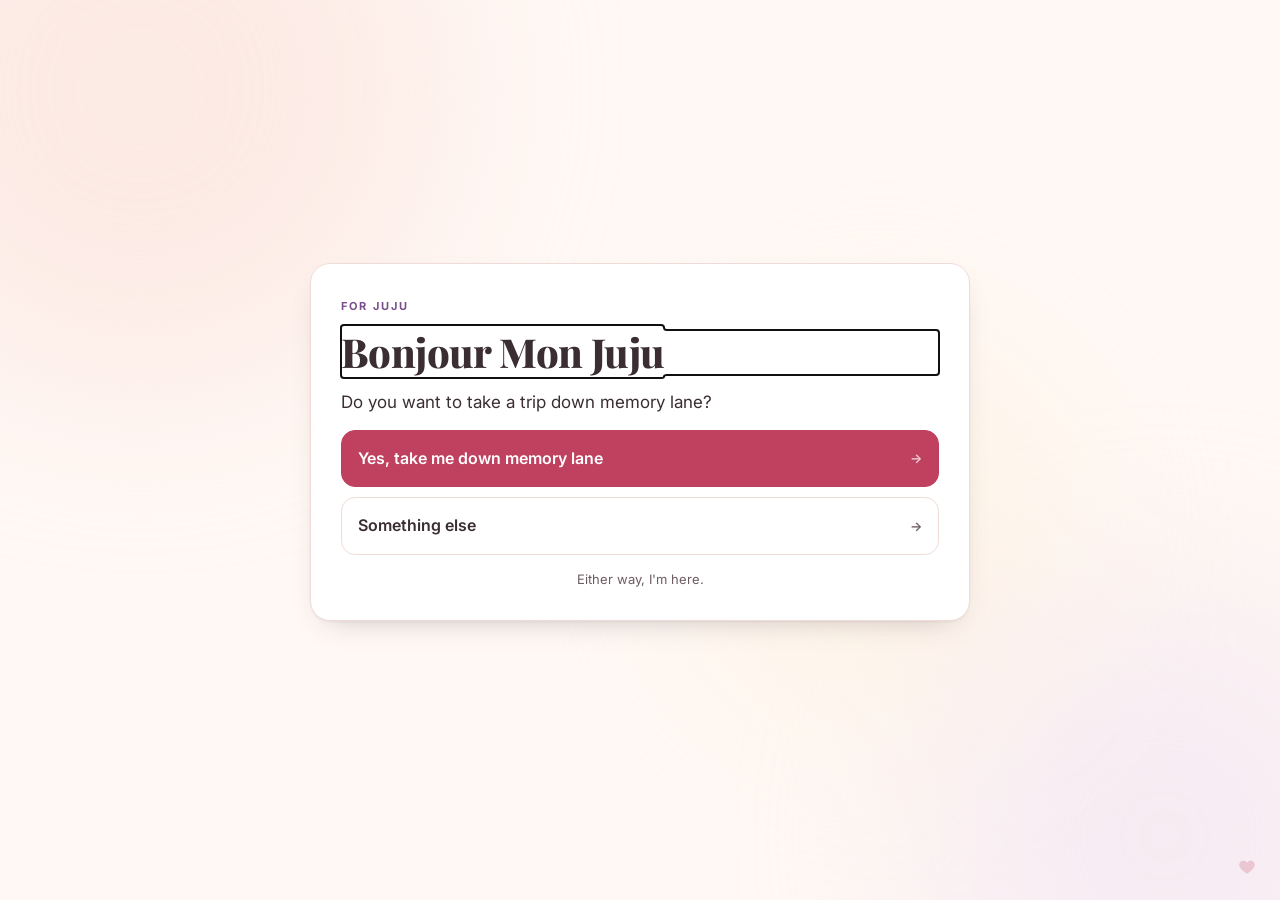
==== commit 2a0fb41b: "Open on the memory lane question, greet by Cairo time First screen now asks whether she wants the tr" ====
--- a/index.html
+++ b/index.html
@@ -301,13 +301,25 @@
 
 <main class="wrap">
 
+  <!-- 0. START -->
+  <section class="card" id="screen-start">
+    <p class="eyebrow">for juju</p>
+    <h1 id="greeting">Bonsoir Mon Juju</h1>
+    <p class="lead">Do you want to take a trip down memory lane?</p>
+    <div class="stack">
+      <button class="choice primary" id="start-memory"><span>Yes, take me down memory lane</span><span class="arw">&rarr;</span></button>
+      <button class="choice" id="start-else"><span>Something else</span><span class="arw">&rarr;</span></button>
+    </div>
+    <p class="hint">Either way, I'm here.</p>
+  </section>
+
   <!-- 1. MOOD -->
-  <section class="card" id="screen-mood">
-    <p class="eyebrow">for juju</p>
-    <h1>Bonsoir Mon Juju</h1>
-    <p class="lead">Before anything else. How is Joue-Joue feeling right now?</p>
+  <section class="card" id="screen-mood" hidden>
+    <p class="eyebrow">first things first</p>
+    <h2>How is Joue-Joue feeling right now?</h2>
+    <p>Whatever you pick, I'm here for it.</p>
     <div class="tiles" id="moods"></div>
-    <p class="hint">Whatever you pick, I'm here for it.</p>
+    <div class="backrow"><button class="back" data-go="screen-start">Back</button></div>
   </section>
 
   <!-- 2. MENU -->
@@ -538,14 +550,28 @@
   var el = function(id){ return document.getElementById(id); };
   function shuffle(a){ a=a.slice(); for(var i=a.length-1;i>0;i--){var j=Math.floor(Math.random()*(i+1)); var t=a[i];a[i]=a[j];a[j]=t;} return a; }
 
-  var SCREENS = ["screen-mood","screen-menu","screen-needs","screen-temp","screen-activity",
+  var SCREENS = ["screen-start","screen-mood","screen-menu","screen-needs","screen-temp","screen-activity",
                  "screen-plan","screen-message","screen-quiz","screen-result","screen-final"];
 
   function show(id){
+    if(id === "screen-start") setGreeting();
     SCREENS.forEach(function(s){ el(s).hidden = (s !== id); });
     window.scrollTo(0,0);
     var h = el(id).querySelector("h1,h2");
     if(h){ h.setAttribute("tabindex","-1"); h.focus({preventScroll:true}); }
+  }
+
+  /* Bonsoir from 5pm, Bonjour from midnight, always on Cairo time
+     no matter which timezone the phone is in. */
+  function cairoHour(){
+    try{
+      var f = new Intl.DateTimeFormat("en-GB", { timeZone:"Africa/Cairo", hour:"numeric", hour12:false });
+      var h = parseInt(f.format(new Date()), 10);
+      return isNaN(h) ? new Date().getHours() : (h % 24);
+    }catch(e){ return new Date().getHours(); }
+  }
+  function setGreeting(){
+    el("greeting").textContent = (cairoHour() >= 17 ? "Bonsoir" : "Bonjour") + " Mon Juju";
   }
 
   /* ---------------- state ---------------- */
@@ -583,6 +609,10 @@
     host.innerHTML = "";
     list.forEach(function(o){ host.appendChild(tile(o, onPick)); });
   }
+
+  /* ---------------- 0. start ---------------- */
+  el("start-memory").addEventListener("click", startQuiz);
+  el("start-else").addEventListener("click", function(){ show("screen-mood"); });
 
   /* ---------------- 1. mood ---------------- */
   fill(el("moods"), MOODS, function(m){
@@ -727,7 +757,7 @@
      Type "sonson" on the first screen, or tap the faint heart 5 times. */
   var typed = "";
   document.addEventListener("keydown", function(e){
-    if(el("screen-mood").hidden) return;
+    if(el("screen-start").hidden && el("screen-mood").hidden) return;
     if(e.key.length !== 1) return;
     typed = (typed + e.key.toLowerCase()).slice(-12);
     if(typed.indexOf("sonson") >= 0){ typed = ""; cheat(); }
@@ -735,7 +765,7 @@
 
   var taps = 0, tapTimer = null;
   el("cheatspot").addEventListener("click", function(){
-    if(el("screen-mood").hidden){ return; }
+    if(el("screen-start").hidden && el("screen-mood").hidden){ return; }
     taps++;
     clearTimeout(tapTimer);
     tapTimer = setTimeout(function(){ taps = 0; }, 1400);
@@ -936,7 +966,8 @@
   });
 
   drawHearts(el("hearts"), 0, -1);
-  show("screen-mood");
+  setGreeting();
+  show("screen-start");
 })();
 </script>
 </body>
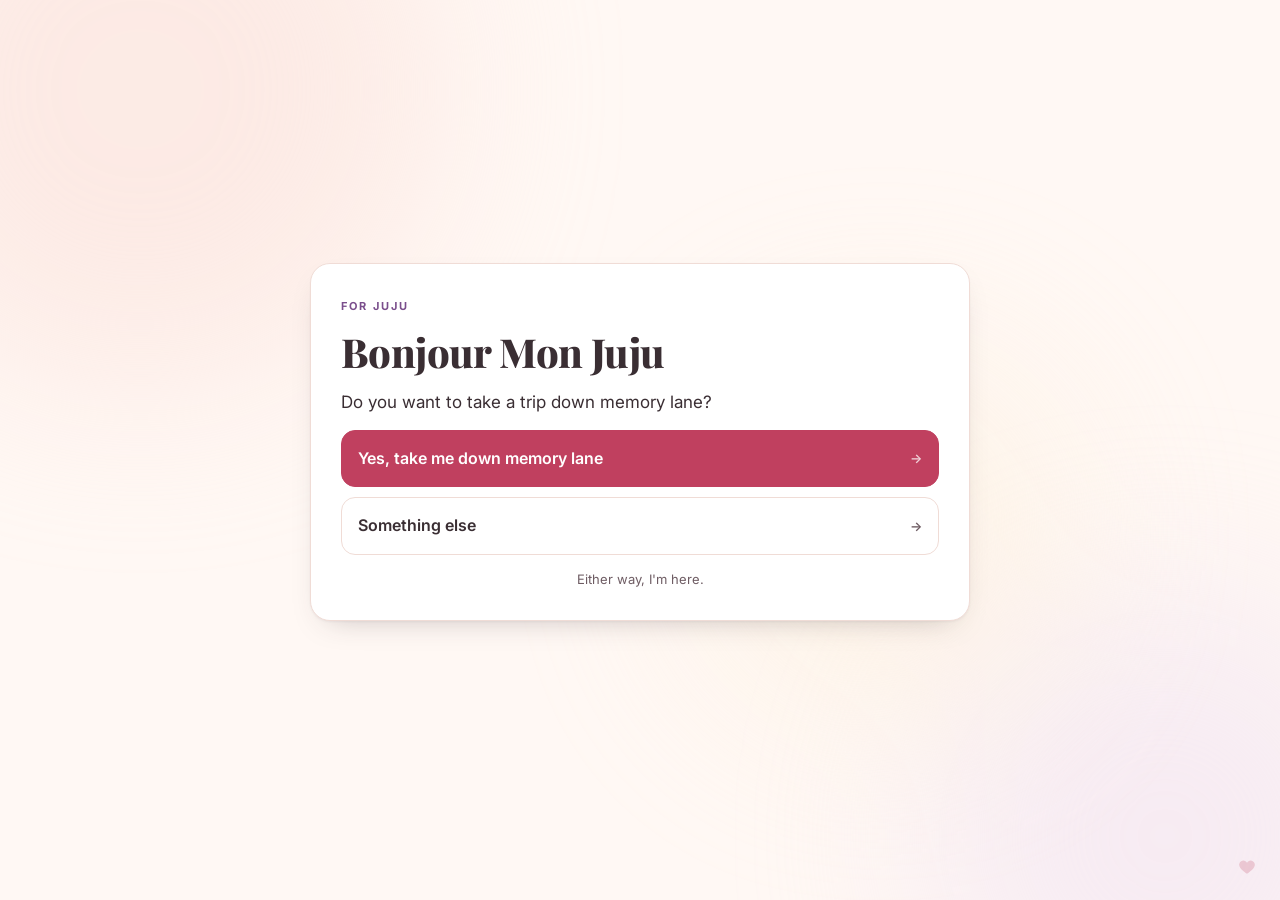
==== commit ec6f21c2: "Drop the focus ring on headings focused by a screen change Each screen moves focus to its heading so" ====
--- a/index.html
+++ b/index.html
@@ -280,6 +280,11 @@
     box-shadow:0 12px 30px -14px rgba(58,46,51,.9);
     animation:rise .3s var(--ease) both;
   }
+
+  /* Headings get focus when a screen opens so screen readers announce it.
+     That focus is programmatic, not the user tabbing, so no ring. */
+  h1[tabindex="-1"]:focus,
+  h2[tabindex="-1"]:focus{outline:none}
 
   [hidden]{display:none !important}
 
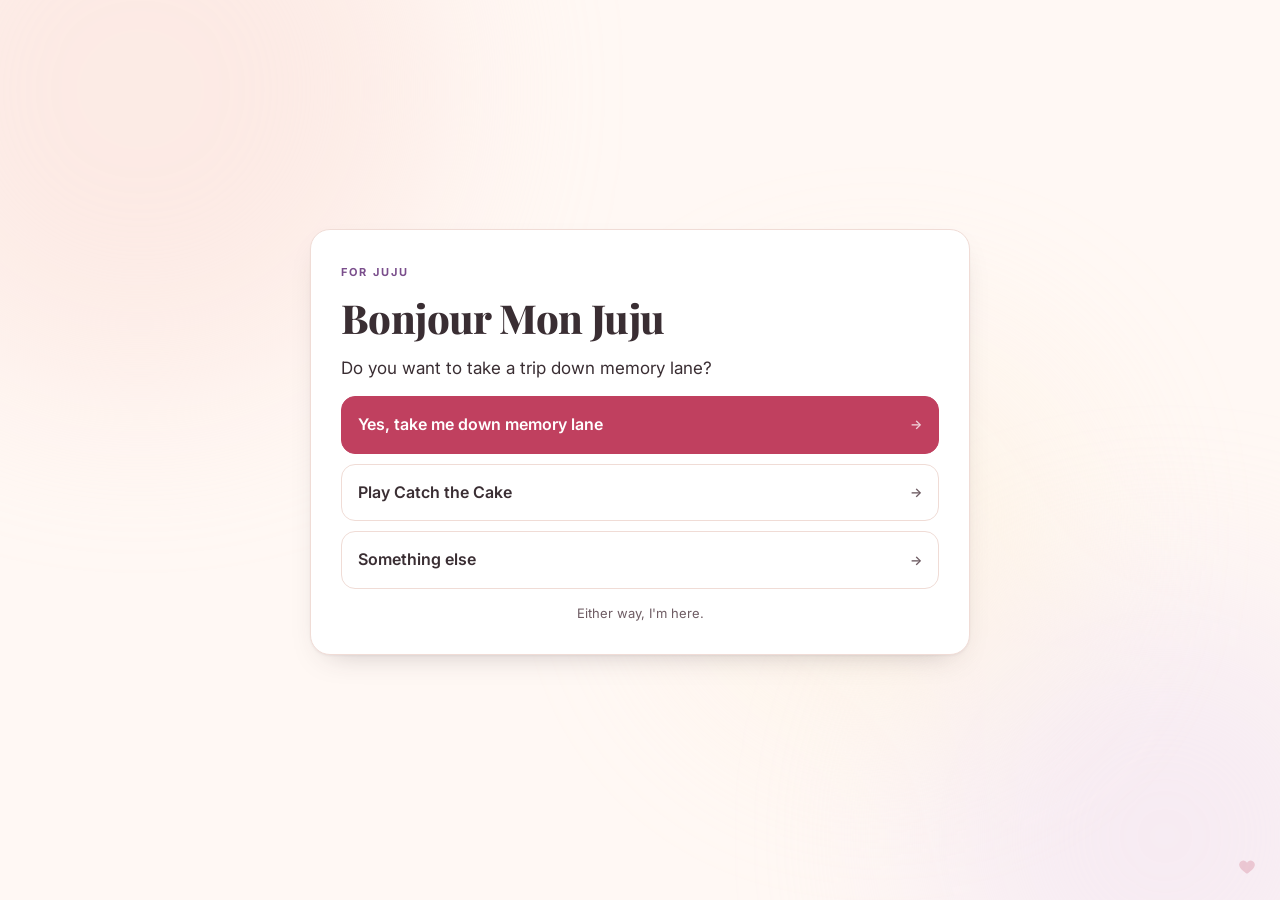
==== commit 5cac4933: "Bring the cake game in, everything under one link Catch the Cake now lives at /cake/ inside this sit" ====
--- a/index.html
+++ b/index.html
@@ -206,7 +206,7 @@
   .stack{display:grid;gap:10px}
   .choice{
     display:flex;align-items:center;justify-content:space-between;gap:12px;
-    font:inherit;font-weight:600;color:var(--ink);text-align:left;
+    font:inherit;font-weight:600;color:var(--ink);text-align:left;text-decoration:none;
     background:var(--surface);border:1px solid var(--line);
     border-radius:14px;padding:15px 16px;cursor:pointer;min-height:54px;
     transition:transform .18s var(--ease),border-color .18s var(--ease),background .18s var(--ease);
@@ -313,6 +313,7 @@
     <p class="lead">Do you want to take a trip down memory lane?</p>
     <div class="stack">
       <button class="choice primary" id="start-memory"><span>Yes, take me down memory lane</span><span class="arw">&rarr;</span></button>
+      <a class="choice" id="start-cake" href="cake/"><span>Play Catch the Cake</span><span class="arw">&rarr;</span></a>
       <button class="choice" id="start-else"><span>Something else</span><span class="arw">&rarr;</span></button>
     </div>
     <p class="hint">Either way, I'm here.</p>
@@ -407,6 +408,7 @@
     <div class="opts" id="options"></div>
     <div class="feedback" id="feedback" aria-live="polite"></div>
     <div class="btn-row"><button class="btn" id="next" hidden>Next</button></div>
+    <div class="backrow"><button class="back" id="quiz-back">Back</button></div>
   </section>
 
   <!-- 9. RESULT -->
@@ -616,7 +618,7 @@
   }
 
   /* ---------------- 0. start ---------------- */
-  el("start-memory").addEventListener("click", startQuiz);
+  el("start-memory").addEventListener("click", function(){ startQuiz("screen-start"); });
   el("start-else").addEventListener("click", function(){ show("screen-mood"); });
 
   /* ---------------- 1. mood ---------------- */
@@ -657,7 +659,7 @@
       state.askingForCall = true;
       openMessage("Ask Sonson to call you");
     }));
-    host.appendChild(menuOption("Take a trip down memory lane", "", startQuiz));
+    host.appendChild(menuOption("Take a trip down memory lane", "", function(){ startQuiz("screen-menu"); }));
     show("screen-menu");
   }
 
@@ -716,7 +718,7 @@
     state.askingForCall = false;
     openMessage("Here's your message");
   });
-  el("plan-memory").addEventListener("click", startQuiz);
+  el("plan-memory").addEventListener("click", function(){ startQuiz("screen-plan"); });
 
   /* ---------------- 7. message ---------------- */
   var messageBackTo = "screen-plan";
@@ -947,11 +949,22 @@
 
 
   /* ---------------- memory lane wiring ---------------- */
-  function startQuiz(){
+  var quizFrom = "screen-start";
+
+  function startQuiz(from){
+    if(typeof from === "string") quizFrom = from;
     quiz = buildQuiz(); index = 0; score = 0;
     show("screen-quiz");
     render();
   }
+
+  function leaveQuiz(){
+    if(quizFrom === "screen-menu"){ openMenu(); return; }
+    if(quizFrom === "screen-plan"){ openPlan(); return; }
+    show("screen-start");
+  }
+
+  el("quiz-back").addEventListener("click", leaveQuiz);
 
   el("next").addEventListener("click", function(){
     index++;
@@ -963,7 +976,7 @@
     rainHearts(18);
   });
 
-  el("again").addEventListener("click", startQuiz);
+  el("again").addEventListener("click", function(){ startQuiz(); });
 
   el("final-talk").addEventListener("click", function(){
     if(!state.mood){ show("screen-mood"); return; }
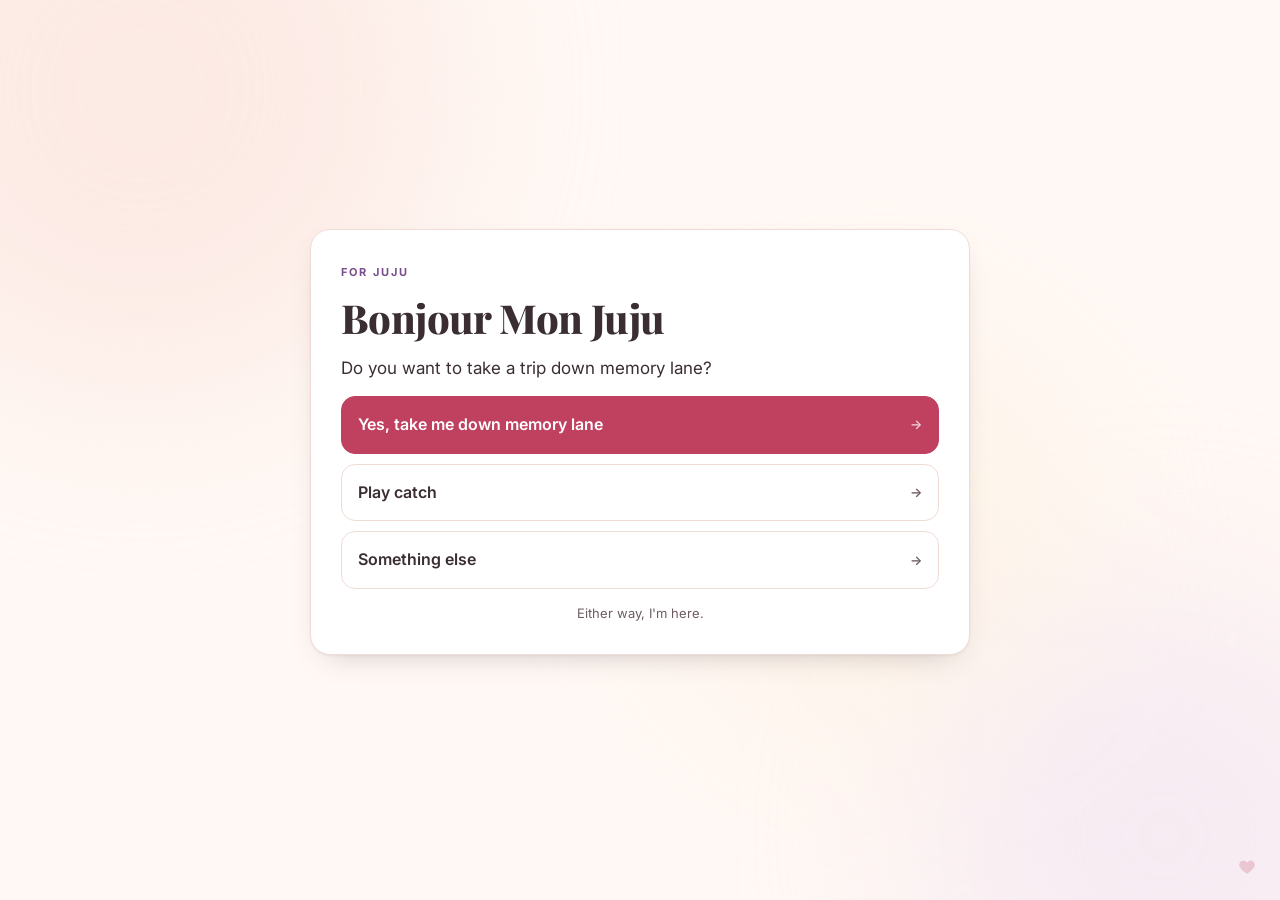
==== commit c23544b4: "Rename the cake game option to Play catch Co-Authored-By: Claude Opus 5 <noreply@anthropic.com>" ====
--- a/index.html
+++ b/index.html
@@ -313,7 +313,7 @@
     <p class="lead">Do you want to take a trip down memory lane?</p>
     <div class="stack">
       <button class="choice primary" id="start-memory"><span>Yes, take me down memory lane</span><span class="arw">&rarr;</span></button>
-      <a class="choice" id="start-cake" href="cake/"><span>Play Catch the Cake</span><span class="arw">&rarr;</span></a>
+      <a class="choice" id="start-cake" href="cake/"><span>Play catch</span><span class="arw">&rarr;</span></a>
       <button class="choice" id="start-else"><span>Something else</span><span class="arw">&rarr;</span></button>
     </div>
     <p class="hint">Either way, I'm here.</p>
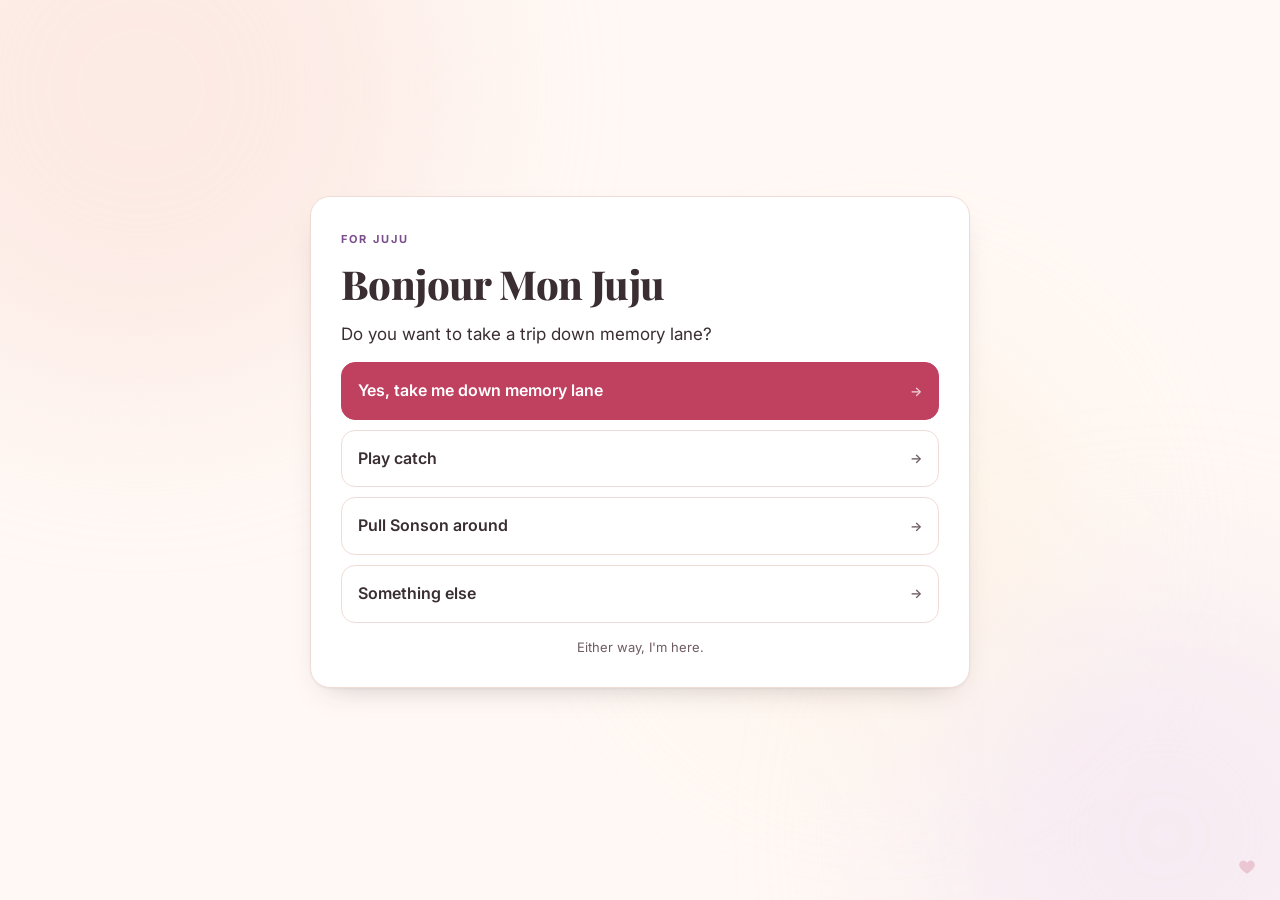
==== commit f878a279: "Add the Pull Sonson ragdoll game A hanging verlet-physics doll with Sonson's face on the head. Drag " ====
--- a/index.html
+++ b/index.html
@@ -314,6 +314,7 @@
     <div class="stack">
       <button class="choice primary" id="start-memory"><span>Yes, take me down memory lane</span><span class="arw">&rarr;</span></button>
       <a class="choice" id="start-cake" href="cake/"><span>Play catch</span><span class="arw">&rarr;</span></a>
+      <a class="choice" id="start-doll" href="doll/"><span>Pull Sonson around</span><span class="arw">&rarr;</span></a>
       <button class="choice" id="start-else"><span>Something else</span><span class="arw">&rarr;</span></button>
     </div>
     <p class="hint">Either way, I'm here.</p>
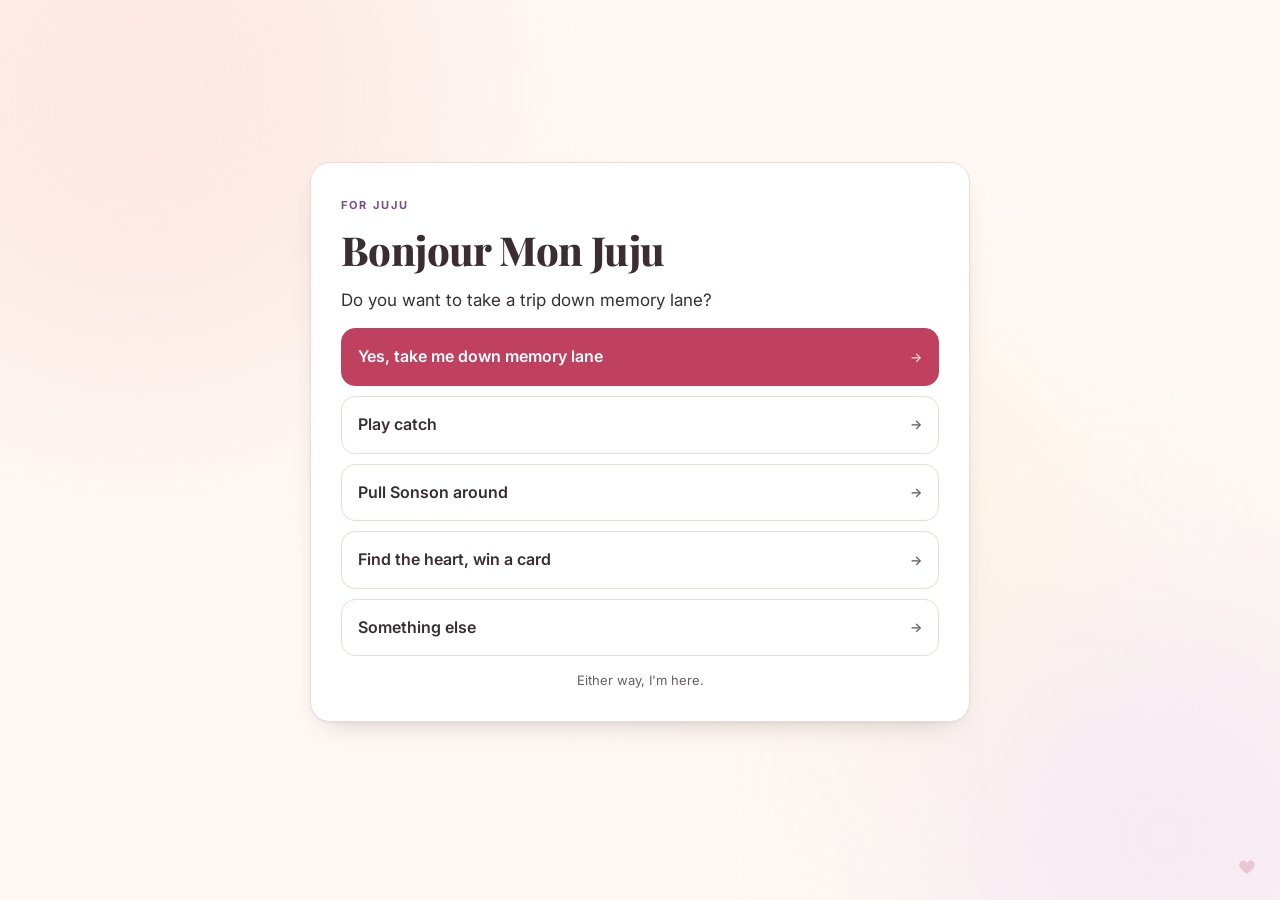
==== commit 26114eb7: "Add the cup game: find the heart, win a card Three cups, one heart, a shuffle that speeds up each ro" ====
--- a/index.html
+++ b/index.html
@@ -315,6 +315,7 @@
       <button class="choice primary" id="start-memory"><span>Yes, take me down memory lane</span><span class="arw">&rarr;</span></button>
       <a class="choice" id="start-cake" href="cake/"><span>Play catch</span><span class="arw">&rarr;</span></a>
       <a class="choice" id="start-doll" href="doll/"><span>Pull Sonson around</span><span class="arw">&rarr;</span></a>
+      <a class="choice" id="start-cups" href="cups/"><span>Find the heart, win a card</span><span class="arw">&rarr;</span></a>
       <button class="choice" id="start-else"><span>Something else</span><span class="arw">&rarr;</span></button>
     </div>
     <p class="hint">Either way, I'm here.</p>
